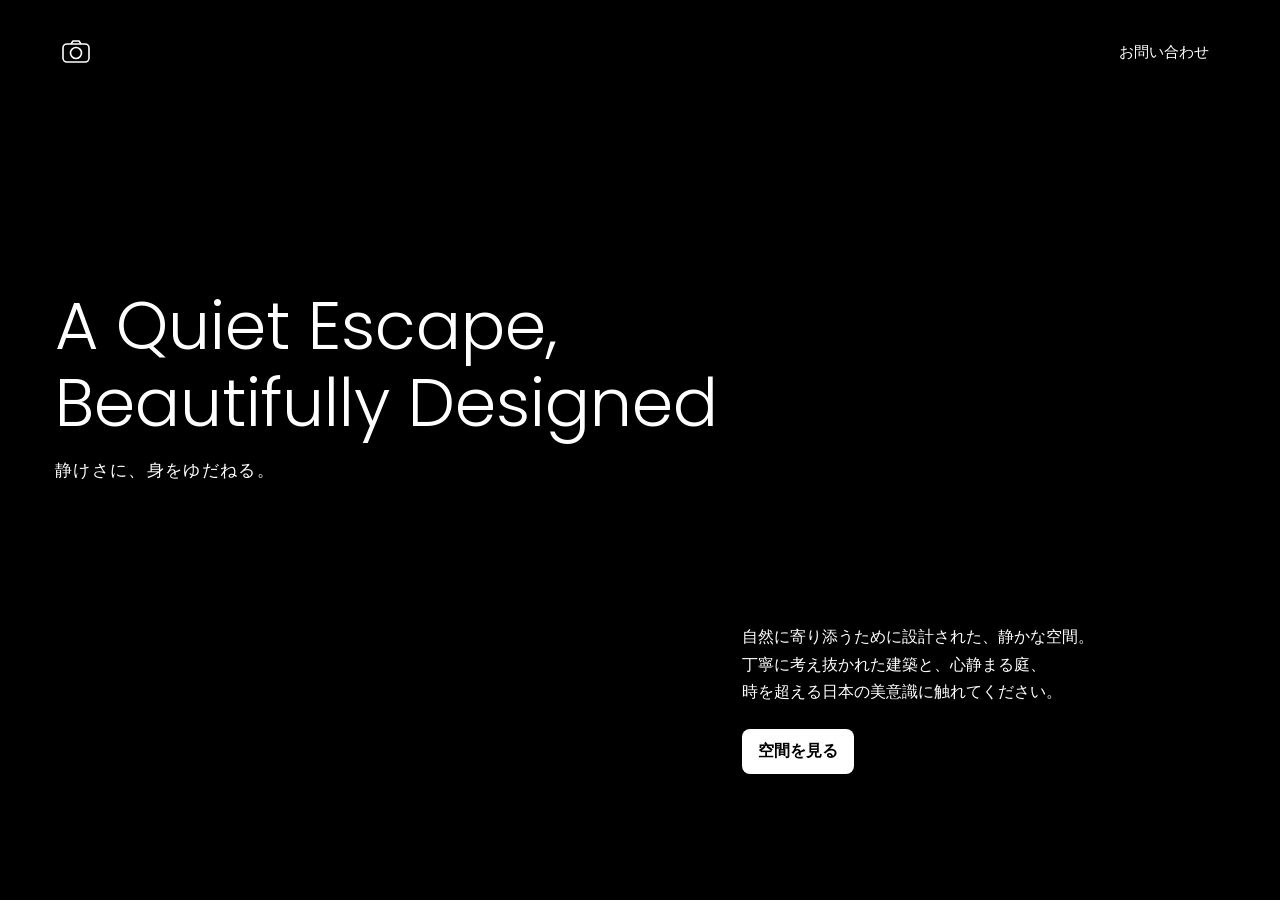
==== 05/index.html @ 4e2694ac "05: 波紋ヒーローヘッダー index.html を追加" ====
<!DOCTYPE html>
<html lang="en">
<head>
<meta charset="UTF-8">
<meta name="viewport" content="width=device-width, initial-scale=1">
<title>A Quiet Escape</title>
<link rel="preconnect" href="https://fonts.googleapis.com">
<link href="https://fonts.googleapis.com/css2?family=Poppins:wght@300;500;600&display=swap" rel="stylesheet">
<script>
const HERO_IMAGE = "assets/hero.jpg";

const RIPPLE_MAX      = 12;    // 同時に保持する波紋の数
const RIPPLE_RADIUS   = 0.18;  // 波紋の最大半径（画面幅比）
const RIPPLE_SPEED    = 0.9;   // 広がる速さ
const RIPPLE_DECAY    = 1.6;   // 減衰の速さ（大きいほど早く消える）
const RIPPLE_STRENGTH = 0.012; // 歪みの強さ
const RIPPLE_FREQ     = 60.0;  // 波の細かさ
</script>
<style>
*{box-sizing:border-box;margin:0;padding:0}
html,body{height:100%;overflow:hidden}
body{
  font-family:"Poppins",Arial,Helvetica,sans-serif;
  color:#fff;
  background:#000;
  position:relative;width:100vw;height:100vh;
}
#hero-img{position:absolute;inset:0;width:100%;height:100%;object-fit:cover;display:none}
#hero-img.ready{display:block}
#gl{position:absolute;inset:0;width:100%;height:100%;display:block}
.txt{text-shadow:rgba(0,0,0,.35) 0 2px 12px}
nav{position:absolute;top:32px;left:0;right:0;height:40px;z-index:2}
.logo{position:absolute;left:60px;top:50%;transform:translateY(-50%);display:flex}
.logo svg{width:32px;height:32px;filter:drop-shadow(rgba(0,0,0,.35) 0 2px 12px)}
.menu{position:absolute;left:50%;top:50%;transform:translate(-50%,-50%);display:flex;gap:8px}
.menu a{background:#fff;color:#000;border-radius:6px;padding:6px 12px;font-size:15px;text-decoration:none;line-height:1.3;white-space:nowrap}
.contact{position:absolute;right:55px;top:50%;transform:translateY(-50%);background:#000;color:#fff;border-radius:8px;padding:8px 16px;font-size:15px;text-decoration:none;line-height:1.3}
.burger{display:none;position:absolute;right:24px;top:50%;transform:translateY(-50%);width:44px;height:44px;border-radius:50%;background:#fff;border:0;cursor:pointer;flex-direction:column;align-items:center;justify-content:center;gap:5px;z-index:4}
.burger span{display:block;width:18px;height:2px;background:#000;border-radius:1px}
.overlay{display:none;position:fixed;inset:0;background:rgba(10,8,6,.94);z-index:3;flex-direction:column;align-items:center;justify-content:center;gap:28px}
.overlay a{color:#fff;text-decoration:none;font-size:28px;font-weight:300}
.overlay .contact{position:static;transform:none;background:#fff;color:#000;font-size:18px;padding:12px 24px}
body.menu-open .overlay{display:flex}
h1{position:absolute;left:55px;top:32%;font-size:clamp(40px,5.2vw,72px);font-weight:300;line-height:1.15;z-index:2}
.desc{position:absolute;left:58%;bottom:14%;max-width:520px;z-index:2}
.desc p{font-size:18px;font-weight:500;line-height:1.35}
.ja{font-family:"Hiragino Sans","Noto Sans JP","Yu Gothic",sans-serif}
h1 .tag{display:block;font-size:clamp(16px,1.3vw,20px);font-weight:400;letter-spacing:0.08em;margin-top:20px}
.desc p.ja{font-size:16px;line-height:1.7}
.cta{display:inline-block;margin-top:24px;background:#fff;color:#000;border-radius:8px;padding:12px 16px;font-weight:600;font-size:16px;text-decoration:none;text-shadow:none}
@media (max-width:900px){
  .menu,.contact.top{display:none}
  .burger{display:flex}
  .logo{left:24px}
  h1{left:24px;right:24px}
  .desc{left:24px;right:24px;max-width:none}
}
</style>
</head>
<body>
<img id="hero-img" alt="">
<canvas id="gl"></canvas>

<nav>
  <a class="logo" href="#" aria-label="Home">
    <svg viewBox="0 0 32 32" fill="none" stroke="#fff" stroke-width="1.6" stroke-linejoin="round">
      <rect x="3" y="8" width="26" height="18" rx="4"/>
      <circle cx="16" cy="17" r="5.5"/>
      <path d="M11 8l2-3h6l2 3"/>
    </svg>
  </a>
  <div class="menu">
  </div>
  <a class="contact top ja" href="#">お問い合わせ</a>
  <button class="burger" aria-label="Menu" onclick="document.body.classList.toggle('menu-open')"><span></span><span></span><span></span></button>
</nav>

<div class="overlay" onclick="document.body.classList.remove('menu-open')">
  <a class="contact ja" href="#">お問い合わせ</a>
</div>

<h1 class="txt">A Quiet Escape,<br>Beautifully Designed<span class="tag ja">静けさに、身をゆだねる。</span></h1>

<div class="desc">
  <p class="txt ja">自然に寄り添うために設計された、静かな空間。<br>丁寧に考え抜かれた建築と、心静まる庭、<br>時を超える日本の美意識に触れてください。</p>
  <a class="cta ja" href="#">空間を見る</a>
</div>

<script>
(function(){
  const img = document.getElementById('hero-img');
  const canvas = document.getElementById('gl');
  const reduced = matchMedia('(prefers-reduced-motion: reduce)').matches;

  img.addEventListener('load', () => { img.classList.add('ready'); if (!reduced) startGL(); });
  img.addEventListener('error', () => { img.classList.remove('ready'); canvas.style.display = 'none'; });
  img.src = HERO_IMAGE;

  function startGL(){
    const gl = canvas.getContext('webgl', { alpha: true, premultipliedAlpha: false });
    if (!gl) return;

    const vs = `attribute vec2 p;varying vec2 v;void main(){v=p*.5+.5;v.y=1.-v.y;gl_Position=vec4(p,0.,1.);}`;
    const fs = `precision highp float;
      varying vec2 v;
      uniform sampler2D tex;
      uniform vec2 res, imgRes;
      uniform float time;
      uniform vec2 rc[${RIPPLE_MAX}];
      uniform float rt[${RIPPLE_MAX}];
      void main(){
        float asp = res.x/res.y;
        vec2 q = vec2(v.x*asp, v.y);
        vec2 off = vec2(0.);
        for(int i=0;i<${RIPPLE_MAX};i++){
          float age = time - rt[i];
          if(rt[i] < 0. || age < 0.) continue;
          vec2 c = vec2(rc[i].x*asp, rc[i].y);
          vec2 d = q - c;
          float dist = length(d);
          float R = ${RIPPLE_RADIUS.toFixed(4)} * asp;
          float front = age * ${RIPPLE_SPEED.toFixed(4)} * R;
          float env = exp(-age*${RIPPLE_DECAY.toFixed(4)});
          float ring = 1. - smoothstep(0., R, abs(dist-front));
          float spatial = 1. - smoothstep(0., R, dist);
          float w = sin(dist*${RIPPLE_FREQ.toFixed(2)} - age*${RIPPLE_SPEED.toFixed(4)}*6.);
          off += (dist>1e-4 ? d/dist : vec2(0.)) * w * env * ring * spatial * ${RIPPLE_STRENGTH.toFixed(5)};
        }
        vec2 uv = v + off;
        // object-fit: cover
        float ca = res.x/res.y, ia = imgRes.x/imgRes.y;
        vec2 s = vec2(1.), o = vec2(0.);
        if(ca > ia){ s.y = ia/ca; o.y = (1.-s.y)*.5; } else { s.x = ca/ia; o.x = (1.-s.x)*.5; }
        uv = uv*s + o;
        gl_FragColor = texture2D(tex, clamp(uv, 0., 1.));
      }`;
    const sh = (t, s) => { const h = gl.createShader(t); gl.shaderSource(h, s); gl.compileShader(h); return h; };
    const prog = gl.createProgram();
    gl.attachShader(prog, sh(gl.VERTEX_SHADER, vs));
    gl.attachShader(prog, sh(gl.FRAGMENT_SHADER, fs));
    gl.linkProgram(prog);
    if (!gl.getProgramParameter(prog, gl.LINK_STATUS)) { canvas.style.display = 'none'; return; }
    gl.useProgram(prog);

    const buf = gl.createBuffer();
    gl.bindBuffer(gl.ARRAY_BUFFER, buf);
    gl.bufferData(gl.ARRAY_BUFFER, new Float32Array([-1,-1, 1,-1, -1,1, 1,1]), gl.STATIC_DRAW);
    const loc = gl.getAttribLocation(prog, 'p');
    gl.enableVertexAttribArray(loc);
    gl.vertexAttribPointer(loc, 2, gl.FLOAT, false, 0, 0);

    const tex = gl.createTexture();
    gl.bindTexture(gl.TEXTURE_2D, tex);
    gl.texParameteri(gl.TEXTURE_2D, gl.TEXTURE_WRAP_S, gl.CLAMP_TO_EDGE);
    gl.texParameteri(gl.TEXTURE_2D, gl.TEXTURE_WRAP_T, gl.CLAMP_TO_EDGE);
    gl.texParameteri(gl.TEXTURE_2D, gl.TEXTURE_MIN_FILTER, gl.LINEAR);
    gl.texParameteri(gl.TEXTURE_2D, gl.TEXTURE_MAG_FILTER, gl.LINEAR);
    gl.texImage2D(gl.TEXTURE_2D, 0, gl.RGBA, gl.RGBA, gl.UNSIGNED_BYTE, img);

    const uRes = gl.getUniformLocation(prog, 'res');
    const uImg = gl.getUniformLocation(prog, 'imgRes');
    const uTime = gl.getUniformLocation(prog, 'time');
    const uRc = gl.getUniformLocation(prog, 'rc');
    const uRt = gl.getUniformLocation(prog, 'rt');
    gl.uniform2f(uImg, img.naturalWidth, img.naturalHeight);

    const centers = new Float32Array(RIPPLE_MAX * 2);
    const times = new Float32Array(RIPPLE_MAX).fill(-1);
    let head = 0, lastX = -1, lastY = -1, lastT = 0;
    const t0 = performance.now();
    const now = () => (performance.now() - t0) / 1000;

    function addRipple(cx, cy){
      const t = now();
      const dx = cx - lastX, dy = cy - lastY;
      if (lastX >= 0 && dx*dx + dy*dy < 0.0002 && t - lastT < 0.05) return;
      lastX = cx; lastY = cy; lastT = t;
      centers[head*2] = cx; centers[head*2+1] = cy; times[head] = t;
      head = (head + 1) % RIPPLE_MAX;
    }
    const onMove = (x, y) => addRipple(x / innerWidth, y / innerHeight);
    window.addEventListener('mousemove', e => onMove(e.clientX, e.clientY));
    window.addEventListener('touchmove', e => { const t = e.touches[0]; if (t) onMove(t.clientX, t.clientY); }, { passive: true });

    function resize(){
      const dpr = Math.min(devicePixelRatio || 1, 2);
      canvas.width = innerWidth * dpr; canvas.height = innerHeight * dpr;
      gl.viewport(0, 0, canvas.width, canvas.height);
      gl.uniform2f(uRes, canvas.width, canvas.height);
    }
    window.addEventListener('resize', resize);
    resize();

    function frame(){
      gl.uniform1f(uTime, now());
      gl.uniform2fv(uRc, centers);
      gl.uniform1fv(uRt, times);
      gl.drawArrays(gl.TRIANGLE_STRIP, 0, 4);
      requestAnimationFrame(frame);
    }
    frame();
  }
})();
</script>
</body>
</html>
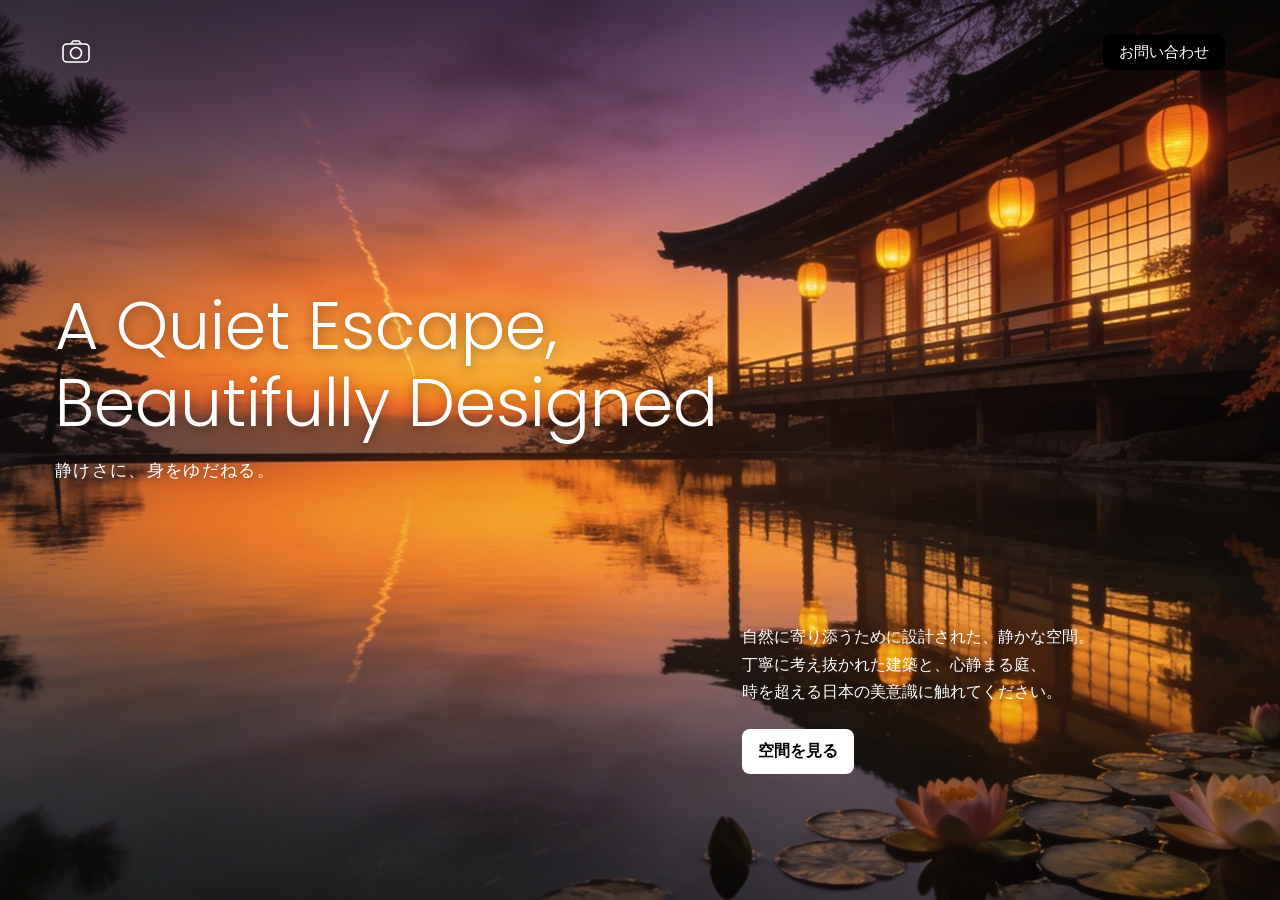
==== commit 28c6ece4: "05: 画像パスを hero.jpg に修正" ====
--- a/05/index.html
+++ b/05/index.html
@@ -7,7 +7,7 @@
 <link rel="preconnect" href="https://fonts.googleapis.com">
 <link href="https://fonts.googleapis.com/css2?family=Poppins:wght@300;500;600&display=swap" rel="stylesheet">
 <script>
-const HERO_IMAGE = "assets/hero.jpg";
+const HERO_IMAGE = "hero.jpg";
 
 const RIPPLE_MAX      = 12;    // 同時に保持する波紋の数
 const RIPPLE_RADIUS   = 0.18;  // 波紋の最大半径（画面幅比）
